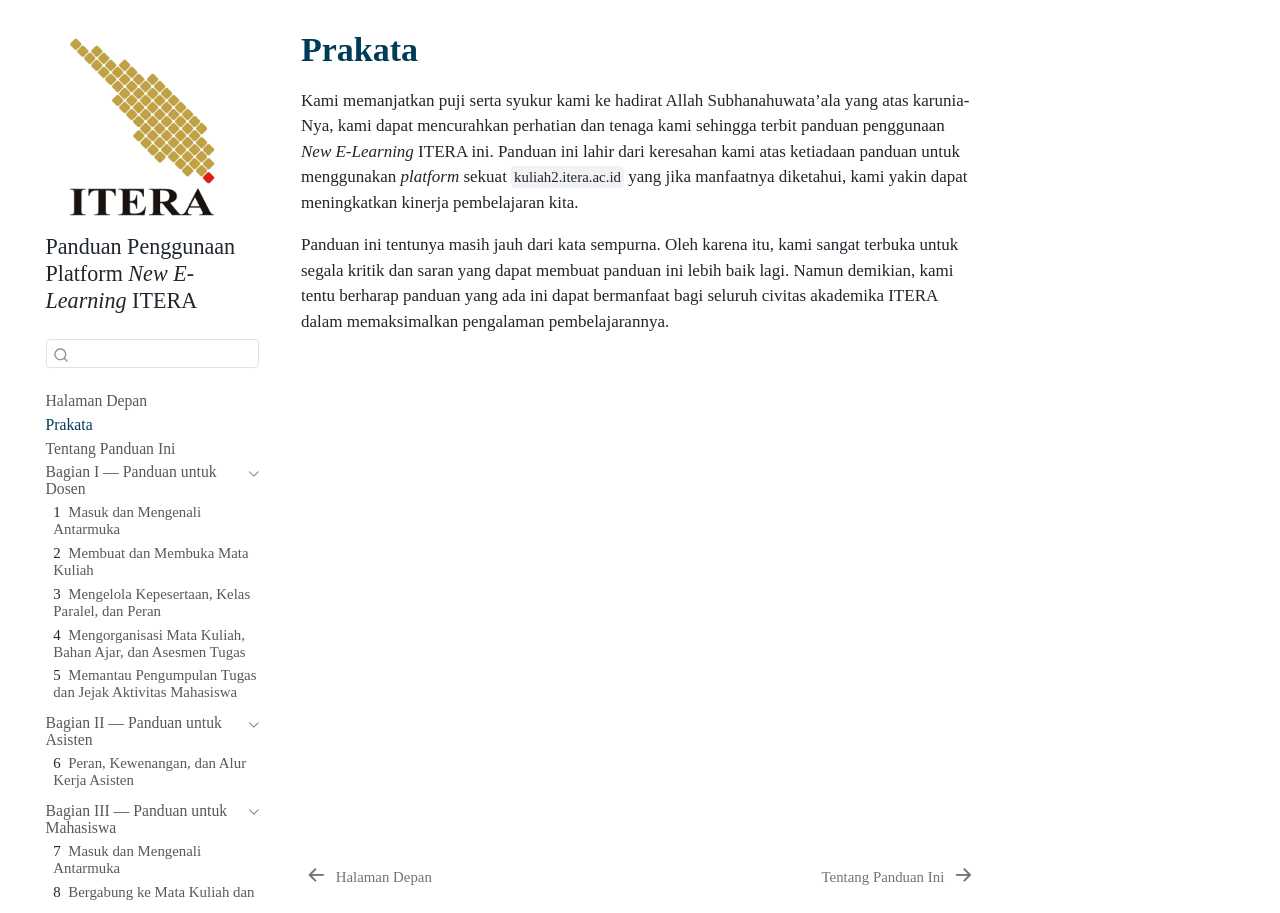
==== docs/prakata.html @ 7b5446f5 "build(terbit): terbitkan pedoman sebagai laman di docs/ Pedoman sebelumnya hanya terbit sebagai PDF." ====
<!DOCTYPE html>
<html xmlns="http://www.w3.org/1999/xhtml" lang="id" xml:lang="id"><head>

<meta charset="utf-8">
<meta name="generator" content="quarto-1.10.19">

<meta name="viewport" content="width=device-width, initial-scale=1.0, user-scalable=yes">


<title>Prakata – Panduan Penggunaan Platform New E-Learning ITERA</title>
<style>
/* Default styles provided by pandoc.
** See https://pandoc.org/MANUAL.html#variables-for-html for config info.
*/
span.smallcaps{font-variant: small-caps;}
div.columns{display: flex; gap: 1.5em;}
div.column{flex: auto;}
@media screen {
div.columns{gap: min(4vw, 1.5em);}
div.column{overflow-x: auto;}
}
div.hanging-indent{margin-left: 1.5em; text-indent: -1.5em;}
ul.task-list{list-style: none;}
ul.task-list li input[type="checkbox"] {
  width: 0.8em;
  margin: 0 0.8em 0.2em -1em; /* quarto-specific, see https://github.com/quarto-dev/quarto-cli/issues/4556 */ 
  vertical-align: middle;
}
</style>


<script src="site_libs/quarto-nav/quarto-nav.js"></script>
<script src="site_libs/quarto-nav/headroom.min.js"></script>
<script src="site_libs/clipboard/clipboard.min.js"></script>
<script src="site_libs/quarto-search/autocomplete.umd.js"></script>
<script src="site_libs/quarto-search/fuse.min.js"></script>
<script src="site_libs/quarto-search/quarto-search.js"></script>
<meta name="quarto:offset" content="./">
<link href="./tentang-panduan.html" rel="next">
<link href="./index.html" rel="prev">
<script src="site_libs/quarto-html/quarto.js" type="module"></script>
<script src="site_libs/quarto-html/tabsets/tabsets.js" type="module"></script>
<script src="site_libs/quarto-html/popper.min.js"></script>
<script src="site_libs/quarto-html/tippy.umd.min.js"></script>
<script src="site_libs/quarto-html/anchor.min.js"></script>
<link href="site_libs/quarto-html/tippy.css" rel="stylesheet">
<link href="site_libs/quarto-html/quarto-syntax-highlighting-ee0d825c001f130fb265e92dcb17fa1f.css" rel="stylesheet" class="quarto-color-scheme" id="quarto-text-highlighting-styles">
<link href="site_libs/quarto-html/quarto-syntax-highlighting-dark-86a2d7ae3330a5c8f2af512998a51a4c.css" rel="stylesheet" class="quarto-color-scheme quarto-color-alternate" id="quarto-text-highlighting-styles">
<link href="site_libs/quarto-html/quarto-syntax-highlighting-ee0d825c001f130fb265e92dcb17fa1f.css" rel="stylesheet" class="quarto-color-scheme-extra" id="quarto-text-highlighting-styles">
<script src="site_libs/bootstrap/bootstrap.min.js"></script>
<link href="site_libs/bootstrap/bootstrap-icons.css" rel="stylesheet">
<link href="site_libs/bootstrap/bootstrap-3ed409b4e100c8c12b97e3dce972414c.min.css" rel="stylesheet" append-hash="true" class="quarto-color-scheme" id="quarto-bootstrap" data-mode="light">
<link href="site_libs/bootstrap/bootstrap-dark-3ed409b4e100c8c12b97e3dce972414c.min.css" rel="stylesheet" append-hash="true" class="quarto-color-scheme quarto-color-alternate" id="quarto-bootstrap" data-mode="light">
<link href="site_libs/bootstrap/bootstrap-3ed409b4e100c8c12b97e3dce972414c.min.css" rel="stylesheet" append-hash="true" class="quarto-color-scheme-extra" id="quarto-bootstrap" data-mode="light">
<script id="quarto-search-options" type="application/json">{
  "location": "sidebar",
  "copy-button": false,
  "collapse-after": 3,
  "panel-placement": "start",
  "type": "textbox",
  "limit": 50,
  "keyboard-shortcut": [
    "f",
    "/",
    "s"
  ],
  "show-item-context": false,
  "language": {
    "search-no-results-text": "Tidak ada hasil",
    "search-matching-documents-text": "dokumen cocok",
    "search-copy-link-title": "Salin tautan untuk mencari",
    "search-hide-matches-text": "Sembunyikan kecocokan lainnya",
    "search-more-match-text": "kecocokan lainnya di dokumen ini",
    "search-more-matches-text": "kecocokan lainnya di dokumen ini",
    "search-clear-button-title": "Hapus",
    "search-text-placeholder": "",
    "search-detached-cancel-button-title": "Batal",
    "search-submit-button-title": "Kirim",
    "search-label": "Mencari"
  }
}</script>


<link rel="stylesheet" href="_shared/laman.css">
</head>

<body class="nav-sidebar floating quarto-light">

<div id="quarto-search-results"></div>
  <header id="quarto-header" class="headroom fixed-top">
  <nav class="quarto-secondary-nav">
    <div class="container-fluid d-flex">
      <button type="button" class="quarto-btn-toggle btn" data-bs-toggle="collapse" role="button" data-bs-target=".quarto-sidebar-collapse-item" aria-controls="quarto-sidebar" aria-expanded="false" aria-label="Alihkan bilah sisi" onclick="if (window.quartoToggleHeadroom) { window.quartoToggleHeadroom(); }">
        <i class="bi bi-layout-text-sidebar-reverse"></i>
      </button>
        <nav class="quarto-page-breadcrumbs" aria-label="breadcrumb"><ol class="breadcrumb"><li class="breadcrumb-item"><a href="./prakata.html">Prakata</a></li></ol></nav>
        <a class="flex-grow-1" role="navigation" data-bs-toggle="collapse" data-bs-target=".quarto-sidebar-collapse-item" aria-controls="quarto-sidebar" aria-expanded="false" aria-label="Alihkan bilah sisi" onclick="if (window.quartoToggleHeadroom) { window.quartoToggleHeadroom(); }">      
        </a>
      <button type="button" class="btn quarto-search-button" aria-label="Mencari" onclick="window.quartoOpenSearch();">
        <i class="bi bi-search"></i>
      </button>
    </div>
  </nav>
</header>
<!-- content -->
<div id="quarto-content" class="quarto-container page-columns page-rows-contents page-layout-article">
<!-- sidebar -->
  <nav id="quarto-sidebar" class="sidebar collapse collapse-horizontal quarto-sidebar-collapse-item sidebar-navigation floating overflow-auto">
    <div class="pt-lg-2 mt-2 text-left sidebar-header sidebar-header-stacked">
      <a href="./index.html" class="sidebar-logo-link">
      <img src="./assets/images/logo-itera.png" alt="" class="sidebar-logo light-content py-0 d-lg-inline d-none">
      <img src="./assets/images/logo-itera.png" alt="" class="sidebar-logo dark-content py-0 d-lg-inline d-none">
      </a>
    <div class="sidebar-title mb-0 py-0">
      <a href="./">Panduan Penggunaan Platform <em>New E-Learning</em> ITERA</a> 
    </div>
      </div>
        <div class="mt-2 flex-shrink-0 align-items-center">
        <div class="sidebar-search">
        <div id="quarto-search" class="" title="Mencari"></div>
        </div>
        </div>
    <div class="sidebar-menu-container"> 
    <ul class="list-unstyled mt-1">
        <li class="sidebar-item">
  <div class="sidebar-item-container"> 
  <a href="./index.html" class="sidebar-item-text sidebar-link">
 <span class="menu-text">Halaman Depan</span></a>
  </div>
</li>
        <li class="sidebar-item">
  <div class="sidebar-item-container"> 
  <a href="./prakata.html" class="sidebar-item-text sidebar-link active">
 <span class="menu-text">Prakata</span></a>
  </div>
</li>
        <li class="sidebar-item">
  <div class="sidebar-item-container"> 
  <a href="./tentang-panduan.html" class="sidebar-item-text sidebar-link">
 <span class="menu-text">Tentang Panduan Ini</span></a>
  </div>
</li>
        <li class="sidebar-item sidebar-item-section">
      <div class="sidebar-item-container"> 
            <a class="sidebar-item-text sidebar-link text-start" data-bs-toggle="collapse" data-bs-target="#quarto-sidebar-section-1" role="navigation" aria-expanded="true">
 <span class="menu-text">Bagian I — Panduan untuk Dosen</span></a>
          <a class="sidebar-item-toggle text-start" data-bs-toggle="collapse" data-bs-target="#quarto-sidebar-section-1" role="navigation" aria-expanded="true" aria-label="Alihkan bagian">
            <i class="bi bi-chevron-right ms-2"></i>
          </a> 
      </div>
      <ul id="quarto-sidebar-section-1" class="collapse list-unstyled sidebar-section depth1 show">  
          <li class="sidebar-item">
  <div class="sidebar-item-container"> 
  <a href="./dosen/01-login-orientasi.html" class="sidebar-item-text sidebar-link">
 <span class="menu-text"><span class="chapter-number">1</span>&nbsp; <span class="chapter-title">Masuk dan Mengenali Antarmuka</span></span></a>
  </div>
</li>
          <li class="sidebar-item">
  <div class="sidebar-item-container"> 
  <a href="./dosen/02-mata-kuliah.html" class="sidebar-item-text sidebar-link">
 <span class="menu-text"><span class="chapter-number">2</span>&nbsp; <span class="chapter-title">Membuat dan Membuka Mata Kuliah</span></span></a>
  </div>
</li>
          <li class="sidebar-item">
  <div class="sidebar-item-container"> 
  <a href="./dosen/03-kepesertaan-kelas-dan-peran.html" class="sidebar-item-text sidebar-link">
 <span class="menu-text"><span class="chapter-number">3</span>&nbsp; <span class="chapter-title">Mengelola Kepesertaan, Kelas Paralel, dan Peran</span></span></a>
  </div>
</li>
          <li class="sidebar-item">
  <div class="sidebar-item-container"> 
  <a href="./dosen/04-organisasi-materi-dan-asesmen.html" class="sidebar-item-text sidebar-link">
 <span class="menu-text"><span class="chapter-number">4</span>&nbsp; <span class="chapter-title">Mengorganisasi Mata Kuliah, Bahan Ajar, dan Asesmen Tugas</span></span></a>
  </div>
</li>
          <li class="sidebar-item">
  <div class="sidebar-item-container"> 
  <a href="./dosen/05-pemantauan-dan-laporan.html" class="sidebar-item-text sidebar-link">
 <span class="menu-text"><span class="chapter-number">5</span>&nbsp; <span class="chapter-title">Memantau Pengumpulan Tugas dan Jejak Aktivitas Mahasiswa</span></span></a>
  </div>
</li>
      </ul>
  </li>
        <li class="sidebar-item sidebar-item-section">
      <div class="sidebar-item-container"> 
            <a class="sidebar-item-text sidebar-link text-start" data-bs-toggle="collapse" data-bs-target="#quarto-sidebar-section-2" role="navigation" aria-expanded="true">
 <span class="menu-text">Bagian II — Panduan untuk Asisten</span></a>
          <a class="sidebar-item-toggle text-start" data-bs-toggle="collapse" data-bs-target="#quarto-sidebar-section-2" role="navigation" aria-expanded="true" aria-label="Alihkan bagian">
            <i class="bi bi-chevron-right ms-2"></i>
          </a> 
      </div>
      <ul id="quarto-sidebar-section-2" class="collapse list-unstyled sidebar-section depth1 show">  
          <li class="sidebar-item">
  <div class="sidebar-item-container"> 
  <a href="./asisten/01-kewenangan-dan-alur-kerja.html" class="sidebar-item-text sidebar-link">
 <span class="menu-text"><span class="chapter-number">6</span>&nbsp; <span class="chapter-title">Peran, Kewenangan, dan Alur Kerja Asisten</span></span></a>
  </div>
</li>
      </ul>
  </li>
        <li class="sidebar-item sidebar-item-section">
      <div class="sidebar-item-container"> 
            <a class="sidebar-item-text sidebar-link text-start" data-bs-toggle="collapse" data-bs-target="#quarto-sidebar-section-3" role="navigation" aria-expanded="true">
 <span class="menu-text">Bagian III — Panduan untuk Mahasiswa</span></a>
          <a class="sidebar-item-toggle text-start" data-bs-toggle="collapse" data-bs-target="#quarto-sidebar-section-3" role="navigation" aria-expanded="true" aria-label="Alihkan bagian">
            <i class="bi bi-chevron-right ms-2"></i>
          </a> 
      </div>
      <ul id="quarto-sidebar-section-3" class="collapse list-unstyled sidebar-section depth1 show">  
          <li class="sidebar-item">
  <div class="sidebar-item-container"> 
  <a href="./mahasiswa/login-dan-orientasi.html" class="sidebar-item-text sidebar-link">
 <span class="menu-text"><span class="chapter-number">7</span>&nbsp; <span class="chapter-title">Masuk dan Mengenali Antarmuka</span></span></a>
  </div>
</li>
          <li class="sidebar-item">
  <div class="sidebar-item-container"> 
  <a href="./mahasiswa/bergabung-dan-kelompok.html" class="sidebar-item-text sidebar-link">
 <span class="menu-text"><span class="chapter-number">8</span>&nbsp; <span class="chapter-title">Bergabung ke Mata Kuliah dan Kelompok</span></span></a>
  </div>
</li>
          <li class="sidebar-item">
  <div class="sidebar-item-container"> 
  <a href="./mahasiswa/materi-dan-aktivitas.html" class="sidebar-item-text sidebar-link">
 <span class="menu-text"><span class="chapter-number">9</span>&nbsp; <span class="chapter-title">Mengenal Bahan Ajar dan Menyiapkan Tugas</span></span></a>
  </div>
</li>
          <li class="sidebar-item">
  <div class="sidebar-item-container"> 
  <a href="./mahasiswa/pengumpulan-tugas.html" class="sidebar-item-text sidebar-link">
 <span class="menu-text"><span class="chapter-number">10</span>&nbsp; <span class="chapter-title">Mengumpulkan Tugas dan Mengerjakan Kuis</span></span></a>
  </div>
</li>
      </ul>
  </li>
    </ul>
    </div>
</nav>
<div id="quarto-sidebar-glass" class="quarto-sidebar-collapse-item" data-bs-toggle="collapse" data-bs-target=".quarto-sidebar-collapse-item"></div>
<!-- margin-sidebar -->
    <div id="quarto-margin-sidebar" class="sidebar margin-sidebar zindex-bottom">
        
    </div>
<!-- main -->
<main class="content" id="quarto-document-content">

<header id="title-block-header" class="quarto-title-block default">
<div class="quarto-title">
<h1 class="title">Prakata</h1>
</div>



<div class="quarto-title-meta">

    
  
    
  </div>
  


</header>


<p>Kami memanjatkan puji serta syukur kami ke hadirat Allah Subhanahuwata’ala yang atas karunia-Nya, kami dapat mencurahkan perhatian dan tenaga kami sehingga terbit panduan penggunaan <em>New E-Learning</em> ITERA ini. Panduan ini lahir dari keresahan kami atas ketiadaan panduan untuk menggunakan <em>platform</em> sekuat <code>kuliah2.itera.ac.id</code> yang jika manfaatnya diketahui, kami yakin dapat meningkatkan kinerja pembelajaran kita.</p>
<p>Panduan ini tentunya masih jauh dari kata sempurna. Oleh karena itu, kami sangat terbuka untuk segala kritik dan saran yang dapat membuat panduan ini lebih baik lagi. Namun demikian, kami tentu berharap panduan yang ada ini dapat bermanfaat bagi seluruh civitas akademika ITERA dalam memaksimalkan pengalaman pembelajarannya.</p>
<div style="page-break-after: always;"></div>
<div style="page-break-after: always;"></div>



</main> <!-- /main -->
<script id="quarto-html-after-body" type="application/javascript">
  window.document.addEventListener("DOMContentLoaded", function (event) {
    const icon = "";
    const anchorJS = new window.AnchorJS();
    anchorJS.options = {
      placement: 'right',
      icon: icon
    };
    anchorJS.add('.anchored');
    const isCodeAnnotation = (el) => {
      for (const clz of el.classList) {
        if (clz.startsWith('code-annotation-')) {                     
          return true;
        }
      }
      return false;
    }
    const onCopySuccess = function(e) {
      // button target
      const button = e.trigger;
      // don't keep focus
      button.blur();
      // flash "checked"
      button.classList.add('code-copy-button-checked');
      var currentTitle = button.getAttribute("title");
      button.setAttribute("title", "Disalin!");
      let tooltip;
      if (window.bootstrap) {
        button.setAttribute("data-bs-toggle", "tooltip");
        button.setAttribute("data-bs-placement", "left");
        button.setAttribute("data-bs-title", "Disalin!");
        tooltip = new bootstrap.Tooltip(button, 
          { trigger: "manual", 
            customClass: "code-copy-button-tooltip",
            offset: [0, -8]});
        tooltip.show();    
      }
      setTimeout(function() {
        if (tooltip) {
          tooltip.hide();
          button.removeAttribute("data-bs-title");
          button.removeAttribute("data-bs-toggle");
          button.removeAttribute("data-bs-placement");
        }
        button.setAttribute("title", currentTitle);
        button.classList.remove('code-copy-button-checked');
      }, 1000);
      // clear code selection
      e.clearSelection();
    }
    const getTextToCopy = function(trigger) {
      const outerScaffold = trigger.parentElement.cloneNode(true);
      const codeEl = outerScaffold.querySelector('code');
      for (const childEl of codeEl.children) {
        if (isCodeAnnotation(childEl)) {
          childEl.remove();
        }
      }
      return codeEl.innerText;
    }
    const clipboard = new window.ClipboardJS('.code-copy-button:not([data-in-quarto-modal])', {
      text: getTextToCopy
    });
    clipboard.on('success', onCopySuccess);
    if (window.document.getElementById('quarto-embedded-source-code-modal')) {
      const clipboardModal = new window.ClipboardJS('.code-copy-button[data-in-quarto-modal]', {
        text: getTextToCopy,
        container: window.document.getElementById('quarto-embedded-source-code-modal')
      });
      clipboardModal.on('success', onCopySuccess);
    }
      var localhostRegex = new RegExp(/^(?:http|https):\/\/localhost\:?[0-9]*\//);
      var mailtoRegex = new RegExp(/^mailto:/);
        var filterRegex = new RegExp('/' + window.location.host + '/');
      var isInternal = (href) => {
          return filterRegex.test(href) || localhostRegex.test(href) || mailtoRegex.test(href);
      }
      // Inspect non-navigation links and adorn them if external
     var links = window.document.querySelectorAll('a[href]:not(.nav-link):not(.navbar-brand):not(.toc-action):not(.sidebar-link):not(.sidebar-item-toggle):not(.pagination-link):not(.no-external):not([aria-hidden]):not(.dropdown-item):not(.quarto-navigation-tool):not(.about-link)');
      for (var i=0; i<links.length; i++) {
        const link = links[i];
        if (!isInternal(link.href)) {
          // undo the damage that might have been done by quarto-nav.js in the case of
          // links that we want to consider external
          if (link.dataset.originalHref !== undefined) {
            link.href = link.dataset.originalHref;
          }
        }
      }
    function tippyHover(el, contentFn, onTriggerFn, onUntriggerFn) {
      const config = {
        allowHTML: true,
        maxWidth: 500,
        delay: 100,
        arrow: false,
        appendTo: function(el) {
            return el.parentElement;
        },
        interactive: true,
        interactiveBorder: 10,
        theme: 'quarto',
        placement: 'bottom-start',
      };
      if (contentFn) {
        config.content = contentFn;
      }
      if (onTriggerFn) {
        config.onTrigger = onTriggerFn;
      }
      if (onUntriggerFn) {
        config.onUntrigger = onUntriggerFn;
      }
      window.tippy(el, config); 
    }
    const noterefs = window.document.querySelectorAll('a[role="doc-noteref"]');
    for (var i=0; i<noterefs.length; i++) {
      const ref = noterefs[i];
      tippyHover(ref, function() {
        // use id or data attribute instead here
        let href = ref.getAttribute('data-footnote-href') || ref.getAttribute('href');
        try { href = new URL(href).hash; } catch {}
        const id = href.replace(/^#\/?/, "");
        const note = window.document.getElementById(id);
        if (note) {
          return note.innerHTML;
        } else {
          return "";
        }
      });
    }
    const xrefs = window.document.querySelectorAll('a.quarto-xref');
    const processXRef = (id, note) => {
      // Strip column container classes
      const stripColumnClz = (el) => {
        el.classList.remove("page-full", "page-columns");
        if (el.children) {
          for (const child of el.children) {
            stripColumnClz(child);
          }
        }
      }
      stripColumnClz(note)
      if (id === null || id.startsWith('sec-')) {
        // Special case sections, only their first couple elements
        const container = document.createElement("div");
        if (note.children && note.children.length > 2) {
          container.appendChild(note.children[0].cloneNode(true));
          for (let i = 1; i < note.children.length; i++) {
            const child = note.children[i];
            if (child.tagName === "P" && child.innerText === "") {
              continue;
            } else {
              container.appendChild(child.cloneNode(true));
              break;
            }
          }
          if (window.Quarto?.typesetMath) {
            window.Quarto.typesetMath(container);
          }
          return container.innerHTML
        } else {
          if (window.Quarto?.typesetMath) {
            window.Quarto.typesetMath(note);
          }
          return note.innerHTML;
        }
      } else {
        // Remove any anchor links if they are present
        const anchorLink = note.querySelector('a.anchorjs-link');
        if (anchorLink) {
          anchorLink.remove();
        }
        if (window.Quarto?.typesetMath) {
          window.Quarto.typesetMath(note);
        }
        if (note.classList.contains("callout")) {
          return note.outerHTML;
        } else {
          return note.innerHTML;
        }
      }
    }
    for (var i=0; i<xrefs.length; i++) {
      const xref = xrefs[i];
      tippyHover(xref, undefined, function(instance) {
        instance.disable();
        let url = xref.getAttribute('href');
        let hash = undefined; 
        if (url.startsWith('#')) {
          hash = url;
        } else {
          try { hash = new URL(url).hash; } catch {}
        }
        if (hash) {
          const id = hash.replace(/^#\/?/, "");
          const note = window.document.getElementById(id);
          if (note !== null) {
            try {
              const html = processXRef(id, note.cloneNode(true));
              instance.setContent(html);
            } finally {
              instance.enable();
              instance.show();
            }
          } else {
            // See if we can fetch this
            fetch(url.split('#')[0])
            .then(res => res.text())
            .then(html => {
              const parser = new DOMParser();
              const htmlDoc = parser.parseFromString(html, "text/html");
              const note = htmlDoc.getElementById(id);
              if (note !== null) {
                const html = processXRef(id, note);
                instance.setContent(html);
              } 
            }).finally(() => {
              instance.enable();
              instance.show();
            });
          }
        } else {
          // See if we can fetch a full url (with no hash to target)
          // This is a special case and we should probably do some content thinning / targeting
          fetch(url)
          .then(res => res.text())
          .then(html => {
            const parser = new DOMParser();
            const htmlDoc = parser.parseFromString(html, "text/html");
            const note = htmlDoc.querySelector('main.content');
            if (note !== null) {
              // This should only happen for chapter cross references
              // (since there is no id in the URL)
              // remove the first header
              if (note.children.length > 0 && note.children[0].tagName === "HEADER") {
                note.children[0].remove();
              }
              const html = processXRef(null, note);
              instance.setContent(html);
            } 
          }).finally(() => {
            instance.enable();
            instance.show();
          });
        }
      }, function(instance) {
      });
    }
        let selectedAnnoteEl;
        const selectorForAnnotation = ( cell, annotation) => {
          let cellAttr = 'data-code-cell="' + cell + '"';
          let lineAttr = 'data-code-annotation="' +  annotation + '"';
          const selector = 'span[' + cellAttr + '][' + lineAttr + ']';
          return selector;
        }
        const selectCodeLines = (annoteEl) => {
          const doc = window.document;
          const targetCell = annoteEl.getAttribute("data-target-cell");
          const targetAnnotation = annoteEl.getAttribute("data-target-annotation");
          const annoteSpan = window.document.querySelector(selectorForAnnotation(targetCell, targetAnnotation));
          const lines = annoteSpan.getAttribute("data-code-lines").split(",");
          const lineIds = lines.map((line) => {
            return targetCell + "-" + line;
          })
          let top = null;
          let height = null;
          let parent = null;
          if (lineIds.length > 0) {
              //compute the position of the single el (top and bottom and make a div)
              const el = window.document.getElementById(lineIds[0]);
              top = el.offsetTop;
              height = el.offsetHeight;
              parent = el.parentElement.parentElement;
            if (lineIds.length > 1) {
              const lastEl = window.document.getElementById(lineIds[lineIds.length - 1]);
              const bottom = lastEl.offsetTop + lastEl.offsetHeight;
              height = bottom - top;
            }
            if (top !== null && height !== null && parent !== null) {
              // cook up a div (if necessary) and position it 
              let div = window.document.getElementById("code-annotation-line-highlight");
              if (div === null) {
                div = window.document.createElement("div");
                div.setAttribute("id", "code-annotation-line-highlight");
                div.style.position = 'absolute';
                parent.appendChild(div);
              }
              div.style.top = top - 2 + "px";
              div.style.height = height + 4 + "px";
              div.style.left = 0;
              let gutterDiv = window.document.getElementById("code-annotation-line-highlight-gutter");
              if (gutterDiv === null) {
                gutterDiv = window.document.createElement("div");
                gutterDiv.setAttribute("id", "code-annotation-line-highlight-gutter");
                gutterDiv.style.position = 'absolute';
                const codeCell = window.document.getElementById(targetCell);
                const gutter = codeCell.querySelector('.code-annotation-gutter');
                gutter.appendChild(gutterDiv);
              }
              gutterDiv.style.top = top - 2 + "px";
              gutterDiv.style.height = height + 4 + "px";
            }
            selectedAnnoteEl = annoteEl;
          }
        };
        const unselectCodeLines = () => {
          const elementsIds = ["code-annotation-line-highlight", "code-annotation-line-highlight-gutter"];
          elementsIds.forEach((elId) => {
            const div = window.document.getElementById(elId);
            if (div) {
              div.remove();
            }
          });
          selectedAnnoteEl = undefined;
        };
          // Handle positioning of the toggle
      window.addEventListener(
        "resize",
        throttle(() => {
          elRect = undefined;
          if (selectedAnnoteEl) {
            selectCodeLines(selectedAnnoteEl);
          }
        }, 10)
      );
      function throttle(fn, ms) {
      let throttle = false;
      let timer;
        return (...args) => {
          if(!throttle) { // first call gets through
              fn.apply(this, args);
              throttle = true;
          } else { // all the others get throttled
              if(timer) clearTimeout(timer); // cancel #2
              timer = setTimeout(() => {
                fn.apply(this, args);
                timer = throttle = false;
              }, ms);
          }
        };
      }
        // Attach click handler to the DT
        const annoteDls = window.document.querySelectorAll('dt[data-target-cell]');
        for (const annoteDlNode of annoteDls) {
          annoteDlNode.addEventListener('click', (event) => {
            const clickedEl = event.target;
            if (clickedEl !== selectedAnnoteEl) {
              unselectCodeLines();
              const activeEl = window.document.querySelector('dt[data-target-cell].code-annotation-active');
              if (activeEl) {
                activeEl.classList.remove('code-annotation-active');
              }
              selectCodeLines(clickedEl);
              clickedEl.classList.add('code-annotation-active');
            } else {
              // Unselect the line
              unselectCodeLines();
              clickedEl.classList.remove('code-annotation-active');
            }
          });
        }
    const findCites = (el) => {
      const parentEl = el.parentElement;
      if (parentEl) {
        const cites = parentEl.dataset.cites;
        if (cites) {
          return {
            el,
            cites: cites.split(' ')
          };
        } else {
          return findCites(el.parentElement)
        }
      } else {
        return undefined;
      }
    };
    var bibliorefs = window.document.querySelectorAll('a[role="doc-biblioref"]');
    for (var i=0; i<bibliorefs.length; i++) {
      const ref = bibliorefs[i];
      const citeInfo = findCites(ref);
      if (citeInfo) {
        tippyHover(citeInfo.el, function() {
          var popup = window.document.createElement('div');
          citeInfo.cites.forEach(function(cite) {
            var citeDiv = window.document.createElement('div');
            citeDiv.classList.add('hanging-indent');
            citeDiv.classList.add('csl-entry');
            var biblioDiv = window.document.getElementById('ref-' + cite);
            if (biblioDiv) {
              citeDiv.innerHTML = biblioDiv.innerHTML;
            }
            popup.appendChild(citeDiv);
          });
          return popup.innerHTML;
        });
      }
    }
  });
  </script>
<nav class="page-navigation">
  <div class="nav-page nav-page-previous">
      <a href="./index.html" class="pagination-link" aria-label="Halaman Depan">
        <i class="bi bi-arrow-left-short"></i> <span class="nav-page-text">Halaman Depan</span>
      </a>          
  </div>
  <div class="nav-page nav-page-next">
      <a href="./tentang-panduan.html" class="pagination-link" aria-label="Tentang Panduan Ini">
        <span class="nav-page-text">Tentang Panduan Ini</span> <i class="bi bi-arrow-right-short"></i>
      </a>
  </div>
</nav>
</div> <!-- /content -->




</body></html>
---- docs/site_libs/quarto-html/tippy.css ----
.tippy-box[data-animation=fade][data-state=hidden]{opacity:0}[data-tippy-root]{max-width:calc(100vw - 10px)}.tippy-box{position:relative;background-color:#333;color:#fff;border-radius:4px;font-size:14px;line-height:1.4;white-space:normal;outline:0;transition-property:transform,visibility,opacity}.tippy-box[data-placement^=top]>.tippy-arrow{bottom:0}.tippy-box[data-placement^=top]>.tippy-arrow:before{bottom:-7px;left:0;border-width:8px 8px 0;border-top-color:initial;transform-origin:center top}.tippy-box[data-placement^=bottom]>.tippy-arrow{top:0}.tippy-box[data-placement^=bottom]>.tippy-arrow:before{top:-7px;left:0;border-width:0 8px 8px;border-bottom-color:initial;transform-origin:center bottom}.tippy-box[data-placement^=left]>.tippy-arrow{right:0}.tippy-box[data-placement^=left]>.tippy-arrow:before{border-width:8px 0 8px 8px;border-left-color:initial;right:-7px;transform-origin:center left}.tippy-box[data-placement^=right]>.tippy-arrow{left:0}.tippy-box[data-placement^=right]>.tippy-arrow:before{left:-7px;border-width:8px 8px 8px 0;border-right-color:initial;transform-origin:center right}.tippy-box[data-inertia][data-state=visible]{transition-timing-function:cubic-bezier(.54,1.5,.38,1.11)}.tippy-arrow{width:16px;height:16px;color:#333}.tippy-arrow:before{content:"";position:absolute;border-color:transparent;border-style:solid}.tippy-content{position:relative;padding:5px 9px;z-index:1}
---- docs/site_libs/quarto-html/quarto-syntax-highlighting-ee0d825c001f130fb265e92dcb17fa1f.css ----
/* quarto syntax highlight colors */
:root {
  --quarto-hl-ot-color: #003B4F;
  --quarto-hl-at-color: #657422;
  --quarto-hl-ss-color: #20794D;
  --quarto-hl-an-color: #5E5E5E;
  --quarto-hl-fu-color: #4758AB;
  --quarto-hl-st-color: #20794D;
  --quarto-hl-cf-color: #003B4F;
  --quarto-hl-op-color: #5E5E5E;
  --quarto-hl-er-color: #AD0000;
  --quarto-hl-bn-color: #AD0000;
  --quarto-hl-al-color: #AD0000;
  --quarto-hl-va-color: #111111;
  --quarto-hl-bu-color: inherit;
  --quarto-hl-ex-color: inherit;
  --quarto-hl-pp-color: #AD0000;
  --quarto-hl-in-color: #5E5E5E;
  --quarto-hl-vs-color: #20794D;
  --quarto-hl-wa-color: #5E5E5E;
  --quarto-hl-do-color: #5E5E5E;
  --quarto-hl-im-color: #00769E;
  --quarto-hl-ch-color: #20794D;
  --quarto-hl-dt-color: #AD0000;
  --quarto-hl-fl-color: #AD0000;
  --quarto-hl-co-color: #5E5E5E;
  --quarto-hl-cv-color: #5E5E5E;
  --quarto-hl-cn-color: #8f5902;
  --quarto-hl-sc-color: #5E5E5E;
  --quarto-hl-dv-color: #AD0000;
  --quarto-hl-kw-color: #003B4F;
}

/* other quarto variables */
:root {
  --quarto-font-monospace: JetBrains Mono;
}

/* syntax highlight based on Pandoc's rules */
pre > code.sourceCode > span {
  color: #003B4F;
}

code.sourceCode > span {
  color: #003B4F;
}

div.sourceCode,
div.sourceCode pre.sourceCode {
  color: #003B4F;
}

/* Normal */
code span {
  color: #003B4F;
}

/* Alert */
code span.al {
  color: #AD0000;
  font-style: inherit;
}

/* Annotation */
code span.an {
  color: #5E5E5E;
  font-style: inherit;
}

/* Attribute */
code span.at {
  color: #657422;
  font-style: inherit;
}

/* BaseN */
code span.bn {
  color: #AD0000;
  font-style: inherit;
}

/* BuiltIn */
code span.bu {
  font-style: inherit;
}

/* ControlFlow */
code span.cf {
  color: #003B4F;
  font-weight: bold;
  font-style: inherit;
}

/* Char */
code span.ch {
  color: #20794D;
  font-style: inherit;
}

/* Constant */
code span.cn {
  color: #8f5902;
  font-style: inherit;
}

/* Comment */
code span.co {
  color: #5E5E5E;
  font-style: inherit;
}

/* CommentVar */
code span.cv {
  color: #5E5E5E;
  font-style: italic;
}

/* Documentation */
code span.do {
  color: #5E5E5E;
  font-style: italic;
}

/* DataType */
code span.dt {
  color: #AD0000;
  font-style: inherit;
}

/* DecVal */
code span.dv {
  color: #AD0000;
  font-style: inherit;
}

/* Error */
code span.er {
  color: #AD0000;
  font-style: inherit;
}

/* Extension */
code span.ex {
  font-style: inherit;
}

/* Float */
code span.fl {
  color: #AD0000;
  font-style: inherit;
}

/* Function */
code span.fu {
  color: #4758AB;
  font-style: inherit;
}

/* Import */
code span.im {
  color: #00769E;
  font-style: inherit;
}

/* Information */
code span.in {
  color: #5E5E5E;
  font-style: inherit;
}

/* Keyword */
code span.kw {
  color: #003B4F;
  font-weight: bold;
  font-style: inherit;
}

/* Operator */
code span.op {
  color: #5E5E5E;
  font-style: inherit;
}

/* Other */
code span.ot {
  color: #003B4F;
  font-style: inherit;
}

/* Preprocessor */
code span.pp {
  color: #AD0000;
  font-style: inherit;
}

/* SpecialChar */
code span.sc {
  color: #5E5E5E;
  font-style: inherit;
}

/* SpecialString */
code span.ss {
  color: #20794D;
  font-style: inherit;
}

/* String */
code span.st {
  color: #20794D;
  font-style: inherit;
}

/* Variable */
code span.va {
  color: #111111;
  font-style: inherit;
}

/* VerbatimString */
code span.vs {
  color: #20794D;
  font-style: inherit;
}

/* Warning */
code span.wa {
  color: #5E5E5E;
  font-style: italic;
}

.prevent-inlining {
  content: "</";
}

/*# sourceMappingURL=7fd9815d4933887f5c9e481e6ab218dc.css.map */
---- docs/site_libs/quarto-html/quarto-syntax-highlighting-dark-86a2d7ae3330a5c8f2af512998a51a4c.css ----
/* quarto syntax highlight colors */
:root {
  --quarto-hl-al-color: #f07178;
  --quarto-hl-an-color: #d4d0ab;
  --quarto-hl-at-color: #00e0e0;
  --quarto-hl-bn-color: #d4d0ab;
  --quarto-hl-bu-color: #abe338;
  --quarto-hl-ch-color: #abe338;
  --quarto-hl-co-color: #f8f8f2;
  --quarto-hl-cv-color: #ffd700;
  --quarto-hl-cn-color: #ffd700;
  --quarto-hl-cf-color: #ffa07a;
  --quarto-hl-dt-color: #ffa07a;
  --quarto-hl-dv-color: #d4d0ab;
  --quarto-hl-do-color: #f8f8f2;
  --quarto-hl-er-color: #f07178;
  --quarto-hl-ex-color: #00e0e0;
  --quarto-hl-fl-color: #d4d0ab;
  --quarto-hl-fu-color: #ffa07a;
  --quarto-hl-im-color: #abe338;
  --quarto-hl-in-color: #d4d0ab;
  --quarto-hl-kw-color: #ffa07a;
  --quarto-hl-op-color: #ffa07a;
  --quarto-hl-ot-color: #00e0e0;
  --quarto-hl-pp-color: #dcc6e0;
  --quarto-hl-re-color: #00e0e0;
  --quarto-hl-sc-color: #abe338;
  --quarto-hl-ss-color: #abe338;
  --quarto-hl-st-color: #abe338;
  --quarto-hl-va-color: #00e0e0;
  --quarto-hl-vs-color: #abe338;
  --quarto-hl-wa-color: #dcc6e0;
}

/* other quarto variables */
:root {
  --quarto-font-monospace: JetBrains Mono;
}

/* syntax highlight based on Pandoc's rules */
pre > code.sourceCode > span {
  color: #f8f8f2;
}

code.sourceCode > span {
  color: #f8f8f2;
}

div.sourceCode,
div.sourceCode pre.sourceCode {
  color: #f8f8f2;
}

/* Normal */
code span {
  color: #f8f8f2;
}

/* Alert */
code span.al {
  color: #f07178;
}

/* Annotation */
code span.an {
  color: #d4d0ab;
}

/* Attribute */
code span.at {
  color: #00e0e0;
}

/* BaseN */
code span.bn {
  color: #d4d0ab;
}

/* BuiltIn */
code span.bu {
  color: #abe338;
}

/* ControlFlow */
code span.cf {
  font-weight: bold;
  color: #ffa07a;
}

/* Char */
code span.ch {
  color: #abe338;
}

/* Constant */
code span.cn {
  color: #ffd700;
}

/* Comment */
code span.co {
  font-style: italic;
  color: #f8f8f2;
}

/* CommentVar */
code span.cv {
  color: #ffd700;
}

/* Documentation */
code span.do {
  color: #f8f8f2;
}

/* DataType */
code span.dt {
  color: #ffa07a;
}

/* DecVal */
code span.dv {
  color: #d4d0ab;
}

/* Error */
code span.er {
  color: #f07178;
  text-decoration: underline;
}

/* Extension */
code span.ex {
  font-weight: bold;
  color: #00e0e0;
}

/* Float */
code span.fl {
  color: #d4d0ab;
}

/* Function */
code span.fu {
  color: #ffa07a;
}

/* Import */
code span.im {
  color: #abe338;
}

/* Information */
code span.in {
  color: #d4d0ab;
}

/* Keyword */
code span.kw {
  font-weight: bold;
  color: #ffa07a;
}

/* Operator */
code span.op {
  color: #ffa07a;
}

/* Other */
code span.ot {
  color: #00e0e0;
}

/* Preprocessor */
code span.pp {
  color: #dcc6e0;
}

/* RegionMarker */
code span.re {
  background-color: #f8f8f2;
  color: #00e0e0;
}

/* SpecialChar */
code span.sc {
  color: #abe338;
}

/* SpecialString */
code span.ss {
  color: #abe338;
}

/* String */
code span.st {
  color: #abe338;
}

/* Variable */
code span.va {
  color: #00e0e0;
}

/* VerbatimString */
code span.vs {
  color: #abe338;
}

/* Warning */
code span.wa {
  color: #dcc6e0;
}

.prevent-inlining {
  content: "</";
}

/*# sourceMappingURL=0ee56840091bf74d8bd106ee3992d15c.css.map */
---- docs/site_libs/quarto-html/quarto-syntax-highlighting-ee0d825c001f130fb265e92dcb17fa1f.css ----
/* quarto syntax highlight colors */
:root {
  --quarto-hl-ot-color: #003B4F;
  --quarto-hl-at-color: #657422;
  --quarto-hl-ss-color: #20794D;
  --quarto-hl-an-color: #5E5E5E;
  --quarto-hl-fu-color: #4758AB;
  --quarto-hl-st-color: #20794D;
  --quarto-hl-cf-color: #003B4F;
  --quarto-hl-op-color: #5E5E5E;
  --quarto-hl-er-color: #AD0000;
  --quarto-hl-bn-color: #AD0000;
  --quarto-hl-al-color: #AD0000;
  --quarto-hl-va-color: #111111;
  --quarto-hl-bu-color: inherit;
  --quarto-hl-ex-color: inherit;
  --quarto-hl-pp-color: #AD0000;
  --quarto-hl-in-color: #5E5E5E;
  --quarto-hl-vs-color: #20794D;
  --quarto-hl-wa-color: #5E5E5E;
  --quarto-hl-do-color: #5E5E5E;
  --quarto-hl-im-color: #00769E;
  --quarto-hl-ch-color: #20794D;
  --quarto-hl-dt-color: #AD0000;
  --quarto-hl-fl-color: #AD0000;
  --quarto-hl-co-color: #5E5E5E;
  --quarto-hl-cv-color: #5E5E5E;
  --quarto-hl-cn-color: #8f5902;
  --quarto-hl-sc-color: #5E5E5E;
  --quarto-hl-dv-color: #AD0000;
  --quarto-hl-kw-color: #003B4F;
}

/* other quarto variables */
:root {
  --quarto-font-monospace: JetBrains Mono;
}

/* syntax highlight based on Pandoc's rules */
pre > code.sourceCode > span {
  color: #003B4F;
}

code.sourceCode > span {
  color: #003B4F;
}

div.sourceCode,
div.sourceCode pre.sourceCode {
  color: #003B4F;
}

/* Normal */
code span {
  color: #003B4F;
}

/* Alert */
code span.al {
  color: #AD0000;
  font-style: inherit;
}

/* Annotation */
code span.an {
  color: #5E5E5E;
  font-style: inherit;
}

/* Attribute */
code span.at {
  color: #657422;
  font-style: inherit;
}

/* BaseN */
code span.bn {
  color: #AD0000;
  font-style: inherit;
}

/* BuiltIn */
code span.bu {
  font-style: inherit;
}

/* ControlFlow */
code span.cf {
  color: #003B4F;
  font-weight: bold;
  font-style: inherit;
}

/* Char */
code span.ch {
  color: #20794D;
  font-style: inherit;
}

/* Constant */
code span.cn {
  color: #8f5902;
  font-style: inherit;
}

/* Comment */
code span.co {
  color: #5E5E5E;
  font-style: inherit;
}

/* CommentVar */
code span.cv {
  color: #5E5E5E;
  font-style: italic;
}

/* Documentation */
code span.do {
  color: #5E5E5E;
  font-style: italic;
}

/* DataType */
code span.dt {
  color: #AD0000;
  font-style: inherit;
}

/* DecVal */
code span.dv {
  color: #AD0000;
  font-style: inherit;
}

/* Error */
code span.er {
  color: #AD0000;
  font-style: inherit;
}

/* Extension */
code span.ex {
  font-style: inherit;
}

/* Float */
code span.fl {
  color: #AD0000;
  font-style: inherit;
}

/* Function */
code span.fu {
  color: #4758AB;
  font-style: inherit;
}

/* Import */
code span.im {
  color: #00769E;
  font-style: inherit;
}

/* Information */
code span.in {
  color: #5E5E5E;
  font-style: inherit;
}

/* Keyword */
code span.kw {
  color: #003B4F;
  font-weight: bold;
  font-style: inherit;
}

/* Operator */
code span.op {
  color: #5E5E5E;
  font-style: inherit;
}

/* Other */
code span.ot {
  color: #003B4F;
  font-style: inherit;
}

/* Preprocessor */
code span.pp {
  color: #AD0000;
  font-style: inherit;
}

/* SpecialChar */
code span.sc {
  color: #5E5E5E;
  font-style: inherit;
}

/* SpecialString */
code span.ss {
  color: #20794D;
  font-style: inherit;
}

/* String */
code span.st {
  color: #20794D;
  font-style: inherit;
}

/* Variable */
code span.va {
  color: #111111;
  font-style: inherit;
}

/* VerbatimString */
code span.vs {
  color: #20794D;
  font-style: inherit;
}

/* Warning */
code span.wa {
  color: #5E5E5E;
  font-style: italic;
}

.prevent-inlining {
  content: "</";
}

/*# sourceMappingURL=7fd9815d4933887f5c9e481e6ab218dc.css.map */
---- docs/_shared/laman.css ----
/* Gaya laman HTML (direktori docs/). Tidak berpengaruh pada keluaran PDF
   Typst, karena berkas ini hanya dipasang pada format html di _quarto.yml. */

/* Lembar pengesahan adalah halaman cetak. Di laman, judulnya digantikan blok
   arahan pada index.qmd; hanya judulnya yang disembunyikan, karena blok arahan
   itu sendiri berada di dalam seksi yang sama. */
#lembar-pengesahan > h1 {
  display: none;
}

.laman-logo {
  display: block;
  width: 6rem;
  height: auto;
  margin-bottom: 1rem;
}

.laman-pembuka {
  border-left: 4px solid #003b59;
  background-color: #e8f0f3;
  border-radius: 0.25rem;
  padding: 1rem 1.25rem;
  margin: 1.5rem 0;
}

.laman-pembuka p:last-child {
  margin-bottom: 0;
}

.laman-tombol {
  margin: 0 0.5rem 0.75rem 0;
}
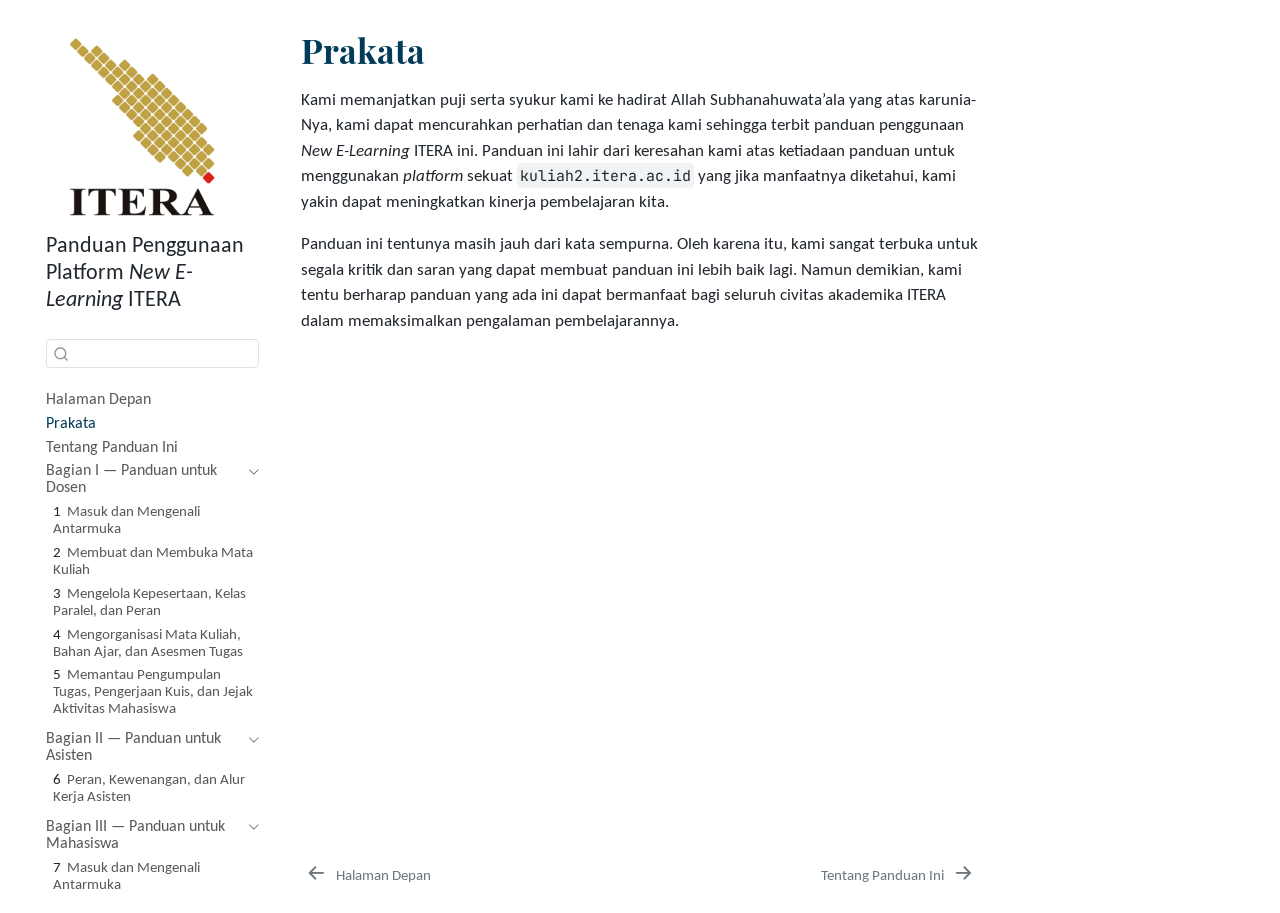
==== commit ae34b7cd: "build(terbit): terbitkan ulang laman dengan bagian kuis Bagian pemantauan kuis pada 05-pemantauan-da" ====
--- a/docs/prakata.html
+++ b/docs/prakata.html
@@ -176,7 +176,7 @@
           <li class="sidebar-item">
   <div class="sidebar-item-container"> 
   <a href="./dosen/05-pemantauan-dan-laporan.html" class="sidebar-item-text sidebar-link">
- <span class="menu-text"><span class="chapter-number">5</span>&nbsp; <span class="chapter-title">Memantau Pengumpulan Tugas dan Jejak Aktivitas Mahasiswa</span></span></a>
+ <span class="menu-text"><span class="chapter-number">5</span>&nbsp; <span class="chapter-title">Memantau Pengumpulan Tugas, Pengerjaan Kuis, dan Jejak Aktivitas Mahasiswa</span></span></a>
   </div>
 </li>
       </ul>
--- a/docs/_shared/laman.css
+++ b/docs/_shared/laman.css
@@ -1,5 +1,92 @@
 /* Gaya laman HTML (direktori docs/). Tidak berpengaruh pada keluaran PDF
    Typst, karena berkas ini hanya dipasang pada format html di _quarto.yml. */
+
+/* Fonta brand.yml hanya menyebut nama keluarga, sehingga peramban yang tidak
+   memasang fonta itu akan memakai pengganti. Deklarasi di bawah memuat berkas
+   yang dibundel di Guide/_shared/fonts/, yang disalin ke docs/_shared/fonts/
+   lewat `project.resources` di _quarto.yml. URL-nya relatif terhadap berkas
+   CSS ini, jadi tetap benar di halaman sedalam apa pun (Quarto menulis tautan
+   CSS-nya sebagai ../_shared/laman.css pada halaman dalam subdirektori). */
+
+@font-face {
+  font-family: "Playfair Display";
+  src: url("fonts/PlayfairDisplay-Regular.otf");
+  font-weight: 400;
+  font-style: normal;
+  font-display: swap;
+}
+
+@font-face {
+  font-family: "Playfair Display";
+  src: url("fonts/PlayfairDisplay-Italic.otf");
+  font-weight: 400;
+  font-style: italic;
+  font-display: swap;
+}
+
+@font-face {
+  font-family: "Playfair Display";
+  src: url("fonts/PlayfairDisplay-Bold.otf");
+  font-weight: 700;
+  font-style: normal;
+  font-display: swap;
+}
+
+@font-face {
+  font-family: "Playfair Display";
+  src: url("fonts/PlayfairDisplay-BoldItalic.otf");
+  font-weight: 700;
+  font-style: italic;
+  font-display: swap;
+}
+
+@font-face {
+  font-family: "Carlito";
+  src: url("fonts/Carlito-Regular.ttf");
+  font-weight: 400;
+  font-style: normal;
+  font-display: swap;
+}
+
+@font-face {
+  font-family: "Carlito";
+  src: url("fonts/Carlito-Italic.ttf");
+  font-weight: 400;
+  font-style: italic;
+  font-display: swap;
+}
+
+@font-face {
+  font-family: "Carlito";
+  src: url("fonts/Carlito-Bold.ttf");
+  font-weight: 700;
+  font-style: normal;
+  font-display: swap;
+}
+
+@font-face {
+  font-family: "Carlito";
+  src: url("fonts/Carlito-BoldItalic.ttf");
+  font-weight: 700;
+  font-style: italic;
+  font-display: swap;
+}
+
+@font-face {
+  font-family: "JetBrains Mono";
+  src: url("fonts/JetBrainsMono-Regular.ttf");
+  font-weight: 400;
+  font-style: normal;
+  font-display: swap;
+}
+
+@font-face {
+  font-family: "JetBrains Mono";
+  src: url("fonts/JetBrainsMono-Bold.ttf");
+  font-weight: 700;
+  font-style: normal;
+  font-display: swap;
+}
 
 /* Lembar pengesahan adalah halaman cetak. Di laman, judulnya digantikan blok
    arahan pada index.qmd; hanya judulnya yang disembunyikan, karena blok arahan
